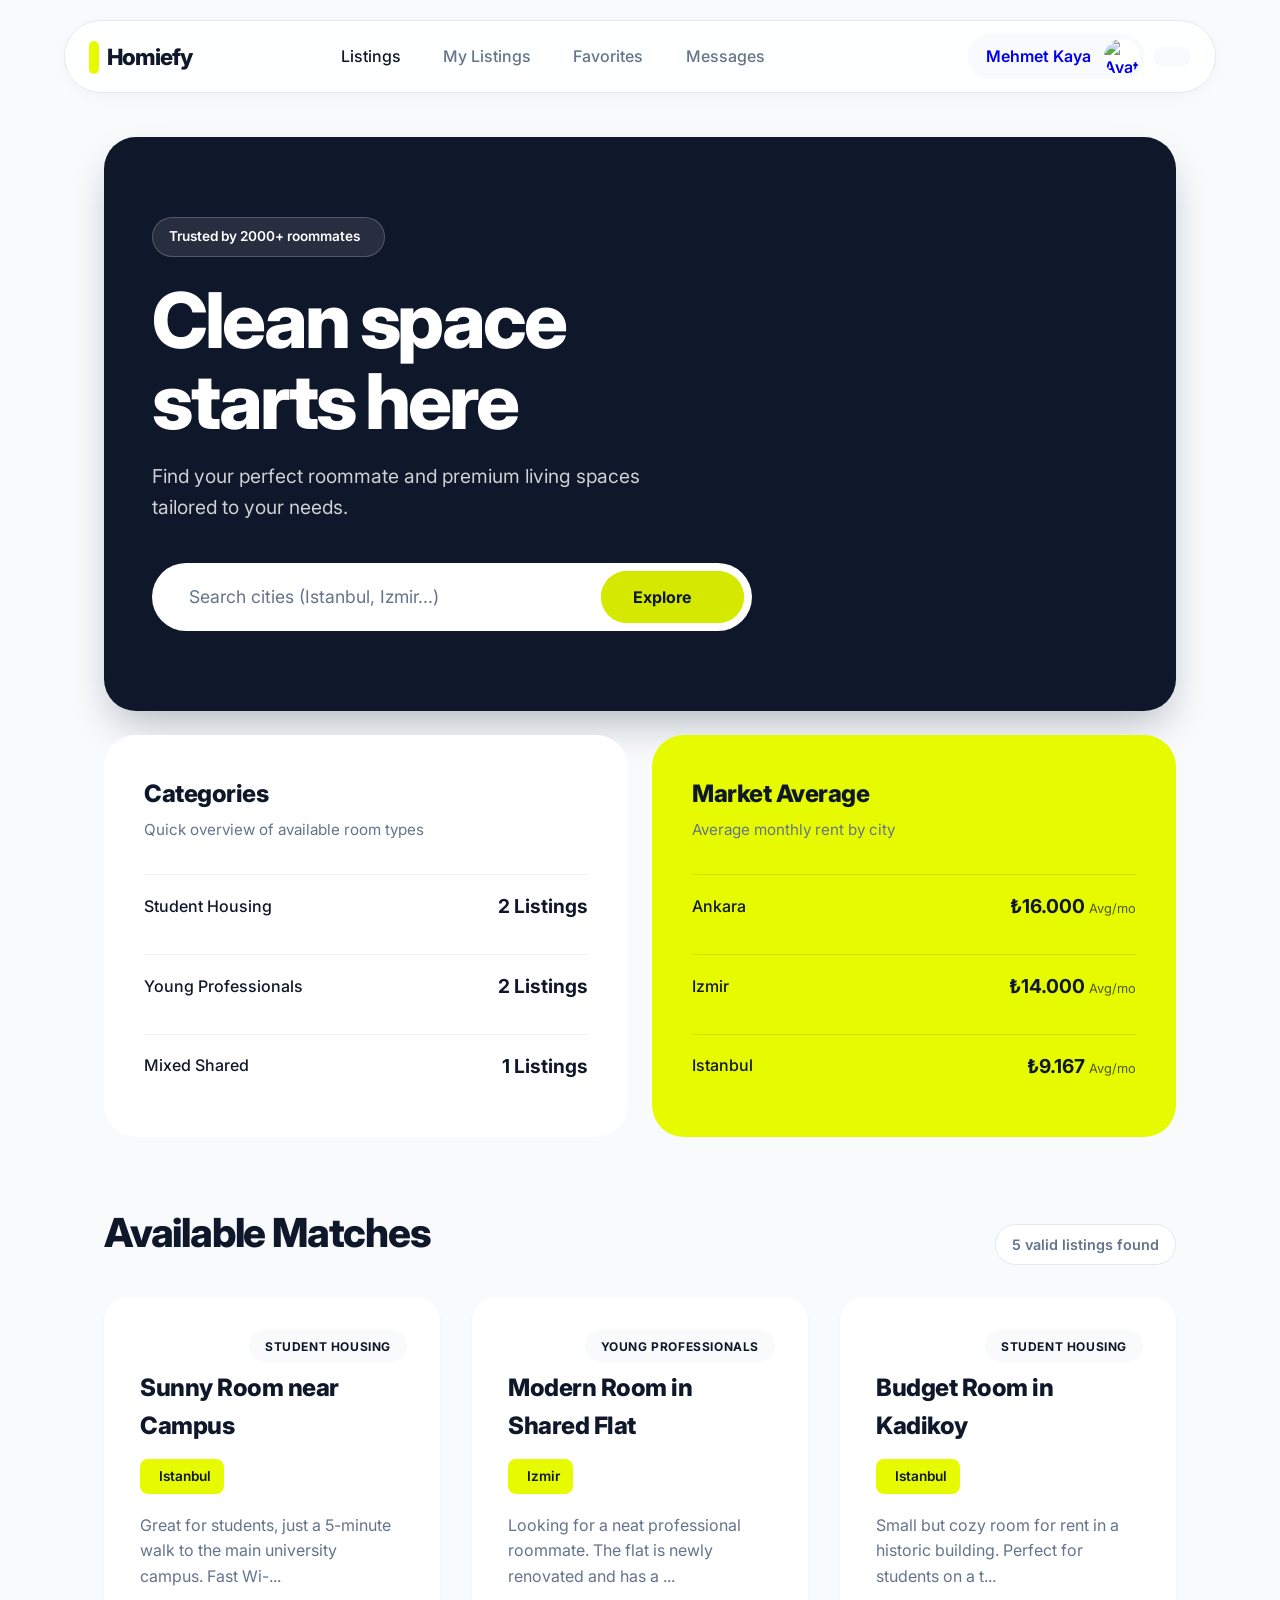
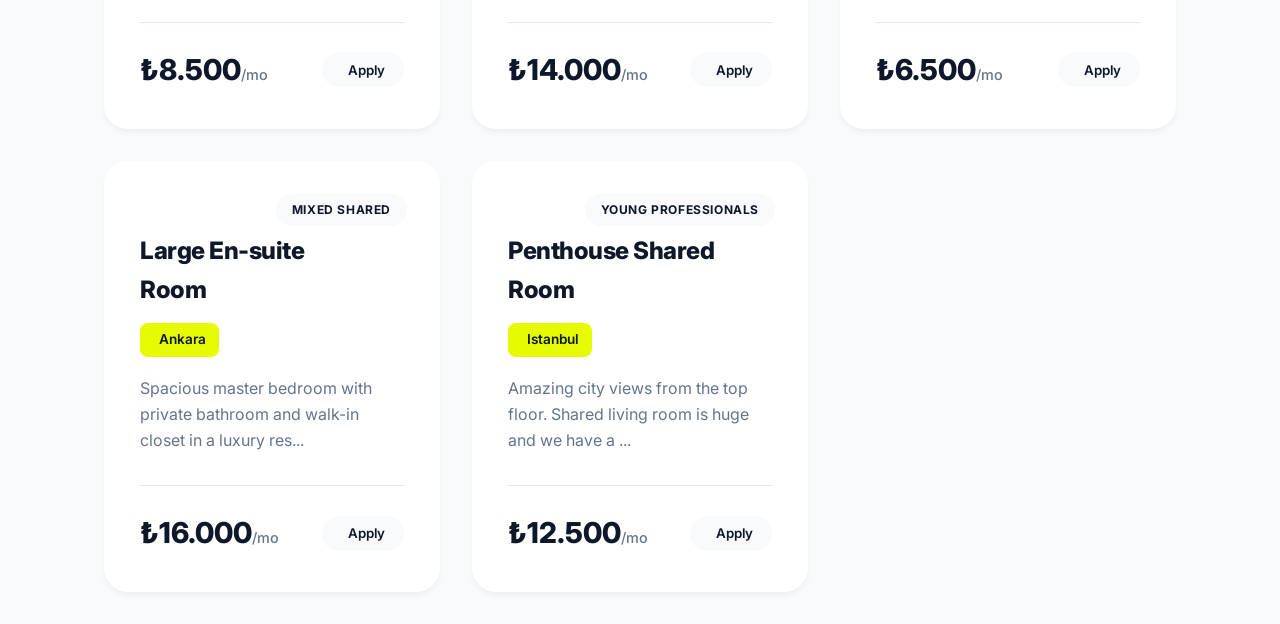
==== index.html @ 81a0223a "Initialize Homiefy project and implement dynamic functional features" ====
<!DOCTYPE html>
<html lang="en">

<head>
    <meta charset="UTF-8">
    <meta name="viewport" content="width=device-width, initial-scale=1.0">
    <title>Homiefy | Next-Gen Roommate Matching</title>
    <!-- Import Inter Font for modern Neative aesthetic -->
    <link rel="preconnect" href="https://fonts.googleapis.com">
    <link rel="preconnect" href="https://fonts.gstatic.com" crossorigin>
    <link href="https://fonts.googleapis.com/css2?family=Inter:wght@400;500;600;700;800&display=swap" rel="stylesheet">
    <link rel="stylesheet" href="styles.css">
    <script type="module" src="https://unpkg.com/ionicons@7.1.0/dist/ionicons/ionicons.esm.js"></script>
    <script nomodule src="https://unpkg.com/ionicons@7.1.0/dist/ionicons/ionicons.js"></script>
    <script>
        if (localStorage.getItem('theme') === 'dark') {
            document.documentElement.setAttribute('data-theme', 'dark');
        }
    </script>
</head>

<body>
    <!-- Navbar -->
    <nav class="navbar reveal">
        <div class="nav-container">
            <a href="index.html" class="logo">
                <div class="logo-icon"><ion-icon name="home"></ion-icon></div>
                <span>Homiefy</span>
            </a>
            <div class="nav-links">
                <a href="index.html" class="active">Listings</a>
                <a href="my-listings.html">My Listings</a>
                <a href="favorites.html">Favorites</a>
                <a href="messages.html">Messages</a>
            </div>
            <div class="nav-actions">
                <button id="themeToggle" class="theme-switch" aria-label="Toggle Theme">
                    <ion-icon name="sunny" class="sun-icon"></ion-icon>
                    <ion-icon name="moon" class="moon-icon"></ion-icon>
                </button>
                <a href="profile.html" class="user-profile" style="text-decoration: none;">
                    <span>John Doe</span>
                    <img src="https://api.dicebear.com/7.x/notionists/svg?seed=John" alt="Avatar" class="avatar">
                </a>
                <a href="login.html" class="view-apps-btn" style="text-decoration: none;">
                    <ion-icon name="log-out-outline"></ion-icon>
                </a>
            </div>
        </div>
    </nav>

    <main class="container">
        <!-- Hero Section -->
        <section class="hero-section">
            <div class="hero-main neative-dark border-radius-large reveal delay-1">
                <div class="hero-content">
                    <div class="badge-pill light">Trusted by 2000+ roommates <ion-icon name="arrow-forward-outline"></ion-icon></div>
                    <h1 class="ultra-title">Clean space<br>starts here</h1>
                    <p>Find your perfect roommate and premium living spaces tailored to your needs.</p>
                    <div class="search-bar">
                        <ion-icon name="search-outline"></ion-icon>
                        <input type="text" id="citySearch" placeholder="Search cities (Istanbul, Izmir...)">
                        <button class="btn-primary" id="searchBtn">
                            <span class="btn-text">Explore <ion-icon name="arrow-forward-outline"></ion-icon></span>
                            <div class="wave-bg"></div>
                        </button>
                    </div>
                </div>
            </div>

            <!-- Bento Stats -->
            <div class="bento-grid">
                <div class="bento-box bg-white border-radius-large stat-box reveal delay-2" id="categoryStatsCard">
                    <div class="bento-header">
                        <h3>Categories</h3>
                        <p class="subtitle">Quick overview of available room types</p>
                    </div>
                    <div id="categoryStats" class="stat-list"></div>
                </div>

                <div class="bento-box neative-accent border-radius-large stat-box reveal delay-3" id="priceStatsCard">
                    <div class="bento-header dark-text">
                        <h3>Market Average</h3>
                        <p class="subtitle">Average monthly rent by city</p>
                    </div>
                    <div id="priceStats" class="stat-list dark-text"></div>
                    <div class="accent-decoration">
                        <ion-icon name="trending-up-outline"></ion-icon>
                    </div>
                </div>
            </div>
        </section>

        <!-- Dynamic Listings Section -->
        <section class="listings-section">
            <div class="section-header reveal">
                <h2>Available Matches</h2>
                <div class="filter-chip" id="listingsCount">0 found</div>
            </div>
            <div class="listings-grid" id="listingsGrid">
                <!-- Cards injected here -->
            </div>
        </section>
    </main>

    <!-- Modal Applications -->
    <div class="modal" id="applicationModal">
        <div class="modal-content border-radius-large">
            <button class="close-btn" id="closeModal"><ion-icon name="close"></ion-icon></button>
            <h2 id="modalTitle" class="modal-title">Applications</h2>
            <div id="applicationsContainer" class="apps-list">
                <!-- Apps injected -->
            </div>
        </div>
    </div>

    <script src="app.js"></script>
</body>

</html>
---- styles.css ----
:root {
    --bg-color: #F8FAFC;
    --card-bg: #FFFFFF;
    --text-primary: #0F172A;
    --text-muted: #64748B;
    --accent: #E6FB00;
    --accent-hover: #D4E800;
    --border-color: #E2E8F0;
    --hero-bg: #0F172A;
    --hero-text: #FFFFFF;
    --navbar-bg: rgba(255, 255, 255, 0.85);
    --white: #FFFFFF;
    
    /* Neative specific radius */
    --radius-sm: 12px;
    --radius-md: 24px;
    --radius-lg: 32px;
    --radius-xl: 40px;
    --radius-pill: 9999px;
}

[data-theme="dark"] {
    --bg-color: #0A0F1A;
    --card-bg: #111A29;
    --text-primary: #F8FAFC;
    --text-muted: #94A3B8;
    --border-color: #1E2D40;
    --hero-bg: #111A29;
    --hero-text: #F8FAFC;
    --navbar-bg: rgba(17, 26, 41, 0.7);
}

* {
    margin: 0;
    padding: 0;
    box-sizing: border-box;
    font-family: 'Inter', sans-serif;
}

body {
    background-color: var(--bg-color);
    color: var(--text-primary);
    min-height: 100vh;
    overflow-x: hidden;
    line-height: 1.6;
    transition: background-color 0.4s ease, color 0.4s ease;
}

/* Utilities */
.border-radius-large { border-radius: var(--radius-lg); }
.bg-white { background-color: var(--card-bg); }
.neative-dark { background-color: var(--hero-bg); color: var(--hero-text); }
.neative-accent { background-color: var(--accent); color: #0F172A; }
.dark-text { color: #0F172A !important; }

/* Framer Dynamics: Premium Spring Reveal */
.reveal {
    opacity: 0;
    transform: translateY(50px) scale(0.95);
    filter: blur(8px);
    transition: opacity 0.8s ease-out, transform 1s cubic-bezier(0.175, 0.885, 0.32, 1.275), filter 0.8s ease-out;
}
.reveal.active {
    opacity: 1;
    transform: translateY(0) scale(1);
    filter: blur(0);
}
.delay-1 { transition-delay: 0.1s; }
.delay-2 { transition-delay: 0.2s; }
.delay-3 { transition-delay: 0.3s; }

/* Responsive Layout Utilities */
.grid-1-2 { grid-template-columns: 1fr 2.5fr; }
.grid-2-1 { grid-template-columns: 2.5fr 1fr; }
.nav-actions { display: flex; align-items: center; gap: 0.5rem; }
.messages-layout { flex: 1; display: flex; align-items: stretch; gap: 1rem; max-height: calc(100vh - 100px); padding-top: 1rem; padding-bottom: 1rem; }

/* Navbar - Floating Pill Style */
.navbar {
    position: sticky;
    top: 20px;
    z-index: 100;
    padding: 0 5%;
    margin-bottom: 2rem;
}

.nav-container {
    background-color: var(--navbar-bg);
    backdrop-filter: blur(12px);
    -webkit-backdrop-filter: blur(12px);
    display: flex;
    justify-content: space-between;
    align-items: center;
    padding: 0.8rem 1.5rem;
    border-radius: var(--radius-pill);
    box-shadow: 0 4px 20px -5px rgba(0, 0, 0, 0.05);
    border: 1px solid var(--border-color);
    max-width: 1200px;
    margin: 0 auto;
}

.logo {
    color: var(--text-primary);
    font-size: 1.4rem;
    font-weight: 800;
    text-decoration: none;
    display: flex;
    align-items: center;
    gap: 0.5rem;
    letter-spacing: -0.04em;
}
.logo-icon ion-icon {
    color: var(--text-primary);
    background: var(--accent);
    padding: 0.3rem;
    border-radius: 8px;
    font-size: 1.2rem;
}

.nav-links a {
    color: var(--text-muted);
    text-decoration: none;
    margin: 0 1.2rem;
    font-weight: 500;
    transition: color 0.2s;
}
.nav-links a:hover, .nav-links a.active {
    color: var(--text-primary);
}

.user-profile {
    display: flex;
    align-items: center;
    gap: 0.8rem;
    font-weight: 600;
    cursor: pointer;
    background: var(--bg-color);
    padding: 0.3rem 0.3rem 0.3rem 1.2rem;
    border-radius: var(--radius-pill);
    transition: background 0.2s;
}
.user-profile:hover {
    background: var(--border-color);
}
.avatar {
    width: 36px;
    height: 36px;
    border-radius: 50%;
    background: var(--card-bg);
}

/* Theme Switch */
.theme-switch {
    background: transparent;
    border: none;
    color: var(--text-primary);
    font-size: 1.4rem;
    cursor: pointer;
    width: 38px;
    height: 38px;
    border-radius: 50%;
    display: flex;
    align-items: center;
    justify-content: center;
    position: relative;
    overflow: hidden;
    transition: background 0.2s;
    margin-left: 0.5rem;
}
.theme-switch:hover {
    background: rgba(128, 128, 128, 0.1);
}
.theme-switch ion-icon {
    position: absolute;
    transition: transform 0.5s cubic-bezier(0.4, 0, 0.2, 1), opacity 0.5s;
}
.theme-switch .sun-icon {
    transform: rotate(0) scale(1);
    opacity: 1;
}
.theme-switch .moon-icon {
    transform: rotate(90deg) scale(0);
    opacity: 0;
}
[data-theme="dark"] .theme-switch .sun-icon {
    transform: rotate(-90deg) scale(0);
    opacity: 0;
}
[data-theme="dark"] .theme-switch .moon-icon {
    transform: rotate(0) scale(1);
    opacity: 1;
}

/* Container */
.container {
    max-width: 1200px;
    margin: 0 auto;
    padding: 2rem 5%;
}

/* Hero Section */
.hero-section {
    margin-bottom: 4rem;
}

.hero-main {
    padding: 5rem 3rem;
    position: relative;
    overflow: hidden;
    margin-bottom: 1.5rem;
    /* Soft Neative style glow behind hero */
    box-shadow: 0 20px 40px -10px rgba(14, 28, 44, 0.3);
}

.badge-pill {
    display: inline-flex;
    align-items: center;
    gap: 0.5rem;
    padding: 0.5rem 1rem;
    border-radius: var(--radius-pill);
    font-size: 0.85rem;
    font-weight: 600;
    margin-bottom: 1.5rem;
}
.badge-pill.light {
    background: rgba(255, 255, 255, 0.1);
    color: var(--hero-text);
    border: 1px solid rgba(255, 255, 255, 0.2);
}

.ultra-title {
    font-size: clamp(3rem, 6vw, 5.5rem);
    font-weight: 800;
    letter-spacing: -0.04em;
    line-height: 1.05;
    margin-bottom: 1.2rem;
}

.hero-main p {
    color: var(--hero-text);
    opacity: 0.8;
    font-size: 1.2rem;
    margin-bottom: 2.5rem;
    max-width: 500px;
}

.search-bar {
    display: flex;
    align-items: center;
    max-width: 600px;
    background: var(--card-bg);
    padding: 0.5rem 0.5rem 0.5rem 1.5rem;
    border-radius: var(--radius-pill);
    transition: transform 0.2s, box-shadow 0.2s, background-color 0.4s ease;
}
.search-bar:focus-within {
    box-shadow: 0 0 0 4px rgba(230, 251, 0, 0.3);
}
.search-bar ion-icon {
    font-size: 1.5rem;
    color: var(--text-muted);
    margin-right: 0.8rem;
}
.search-bar input {
    flex: 1;
    background: transparent;
    border: none;
    color: var(--text-primary);
    font-size: 1.1rem;
    outline: none;
}
.search-bar input::placeholder {
    color: var(--text-muted);
}
.btn-primary {
    display: inline-flex;
    align-items: center;
    gap: 0.5rem;
    background-color: var(--accent);
    color: var(--text-primary);
    border: none;
    padding: 1rem 2rem;
    border-radius: var(--radius-pill);
    font-weight: 700;
    font-size: 1rem;
    cursor: pointer;
    transition: transform 0.5s cubic-bezier(0.175, 0.885, 0.32, 1.275);
    position: relative;
    overflow: hidden;
    z-index: 1;
}
.btn-primary:hover {
    transform: scale(1.05) translateY(-2px);
}
.btn-primary .btn-text {
    position: relative;
    z-index: 2;
    display: flex;
    align-items: center;
    gap: 0.5rem;
}
.wave-bg {
    position: absolute;
    bottom: -150%;
    left: -50%;
    width: 200%;
    height: 300%;
    background-color: #D4E800; /* Darker accent for wave */
    border-radius: 40%;
    z-index: -1;
    transition: all 0.6s cubic-bezier(0.4, 0, 0.2, 1);
    transform: rotate(0);
}
.btn-primary:hover .wave-bg {
    bottom: -20%;
    transform: rotate(180deg);
}

/* Bento Grid Stats */
.bento-grid {
    display: grid;
    grid-template-columns: 1fr 1fr;
    gap: 1.5rem;
}
.stat-box {
    padding: 2.5rem;
    position: relative;
    overflow: hidden;
    transition: background-color 0.4s ease;
}
.bento-header h3 {
    font-size: 1.5rem;
    font-weight: 800;
    letter-spacing: -0.02em;
    margin-bottom: 0.3rem;
}
.subtitle {
    font-size: 0.95rem;
    color: var(--text-muted);
    margin-bottom: 2rem;
}
.stat-list {
    display: flex;
    flex-direction: column;
    gap: 1rem;
}
.stat-item {
    display: flex;
    justify-content: space-between;
    align-items: center;
    padding: 1rem 0;
    border-top: 1px solid rgba(0,0,0,0.05);
}
.neative-accent .stat-item {
    border-top: 1px solid rgba(0,0,0,0.1);
}
.stat-item span {
    font-weight: 500;
}
.stat-item strong {
    font-weight: 700;
    font-size: 1.2rem;
}
.accent-decoration {
    position: absolute;
    bottom: -20px;
    right: -20px;
    font-size: 12rem;
    color: rgba(0,0,0,0.05);
    pointer-events: none;
}

/* Listings Section */
.section-header {
    display: flex;
    justify-content: space-between;
    align-items: flex-end;
    margin-bottom: 2rem;
}
.section-header h2 {
    font-size: 2.5rem;
    font-weight: 800;
    letter-spacing: -0.03em;
}
.filter-chip {
    background: var(--card-bg);
    color: var(--text-muted);
    padding: 0.5rem 1rem;
    border-radius: var(--radius-pill);
    font-size: 0.9rem;
    font-weight: 600;
    border: 1px solid var(--border-color);
}

.listings-grid {
    display: grid;
    grid-template-columns: repeat(auto-fill, minmax(320px, 1fr));
    gap: 2rem;
}

.listing-card {
    background: var(--card-bg);
    border-radius: var(--radius-md);
    padding: 2.2rem;
    position: relative;
    display: flex;
    flex-direction: column;
    border: 1px solid transparent;
    box-shadow: 0 4px 6px -1px rgba(0, 0, 0, 0.05);
    transition: transform 0.5s cubic-bezier(0.175, 0.885, 0.32, 1.275), box-shadow 0.5s cubic-bezier(0.175, 0.885, 0.32, 1.275), border-color 0.3s, background-color 0.4s ease;
}
.listing-card:hover {
    transform: translateY(-8px) scale(1.02);
    box-shadow: 0 25px 40px -10px rgba(0,0,0,0.15);
    border-color: var(--accent); /* Thin neon border on hover - Neative style */
}

.category-badge {
    position: absolute;
    top: 2rem;
    right: 2rem;
    background: var(--bg-color);
    color: var(--text-primary);
    padding: 0.4rem 1rem;
    border-radius: var(--radius-pill);
    font-size: 0.75rem;
    font-weight: 700;
    text-transform: uppercase;
    letter-spacing: 0.05em;
}

.listing-card h3 {
    margin-top: 1rem;
    margin-bottom: 0.8rem;
    font-size: 1.5rem;
    font-weight: 800;
    letter-spacing: -0.02em;
    padding-right: 80px; /* Space for badge */
}
.card-location {
    display: inline-flex;
    align-items: center;
    gap: 0.4rem;
    color: var(--text-primary);
    background: var(--accent);
    padding: 0.4rem 0.8rem;
    border-radius: 8px;
    font-size: 0.85rem;
    font-weight: 600;
    margin-bottom: 1.2rem;
}
.listing-card p {
    color: var(--text-muted);
    font-size: 1rem;
    line-height: 1.6;
    margin-bottom: 2rem;
    flex-grow: 1;
}

.card-foot {
    display: flex;
    align-items: center;
    justify-content: space-between;
    margin-top: auto;
    padding-top: 1.5rem;
    border-top: 1px solid var(--border-color);
}

.card-price {
    font-size: 1.8rem;
    font-weight: 800;
    color: var(--text-primary);
}
.card-price span.month {
    font-size: 0.9rem;
    font-weight: 500;
    color: var(--text-muted);
}
.view-apps-btn {
    background: var(--bg-color);
    border: none;
    color: var(--text-primary);
    padding: 0.6rem 1.2rem;
    border-radius: var(--radius-pill);
    cursor: pointer;
    font-weight: 600;
    transition: all 0.2s;
    display: flex;
    align-items: center;
    gap: 0.4rem;
}
.view-apps-btn:hover {
    background: var(--dark-bg);
    color: var(--white);
}

/* Modal */
.modal {
    display: none;
    position: fixed;
    top: 0;
    left: 0;
    width: 100vw;
    height: 100vh;
    background: rgba(14, 28, 44, 0.6); /* Navy with opacity */
    backdrop-filter: blur(4px);
    z-index: 1000;
    align-items: center;
    justify-content: center;
}
.modal.visible {
    display: flex;
}
.modal-content {
    background: var(--card-bg);
    padding: 2.5rem;
    width: 90%;
    max-width: 550px;
    position: relative;
    border-radius: var(--radius-lg);
    box-shadow: 0 25px 50px -12px rgba(0, 0, 0, 0.3);
    transition: background-color 0.4s ease;
}
.close-btn {
    position: absolute;
    top: 1.5rem;
    right: 1.5rem;
    background: var(--bg-color);
    border: none;
    width: 40px;
    height: 40px;
    border-radius: 50%;
    display: flex;
    align-items: center;
    justify-content: center;
    font-size: 1.5rem;
    cursor: pointer;
    color: var(--text-muted);
    transition: background 0.2s, color 0.2s;
}
.close-btn:hover {
    background: var(--border-color);
    color: var(--text-primary);
}
.modal-title {
    font-size: 1.6rem;
    font-weight: 800;
    margin-bottom: 2rem;
    padding-right: 40px;
}
.app-item {
    padding: 1.2rem;
    margin-top: 1rem;
    background: var(--card-bg);
    border: 1px solid var(--border-color);
    border-radius: var(--radius-sm);
    transition: border-color 0.2s, background-color 0.4s ease;
}
.app-item:hover {
    border-color: var(--accent);
}
.app-item strong {
    color: var(--text-primary);
    font-size: 1.1rem;
    font-weight: 700;
}
.status-badge {
    display: inline-block;
    padding: 0.3rem 0.8rem;
    border-radius: var(--radius-pill);
    font-size: 0.75rem;
    font-weight: 700;
    text-transform: uppercase;
    letter-spacing: 0.05em;
}
.status-pending { background: #FEF3C7; color: #D97706; }
.status-accepted { background: #D1FAE5; color: #059669; }
.status-rejected { background: #FEE2E2; color: #DC2626; }

/* Responsive */
@media (max-width: 768px) {
    .bento-grid {
        grid-template-columns: 1fr !important; /* Force override utility classes */
    }
    .grid-1-2, .grid-2-1 {
        grid-template-columns: 1fr !important; /* Force override */
    }
    .messages-layout {
        flex-direction: column;
        height: auto;
        max-height: none;
    }
    .hero-main {
        padding: 3rem 1.5rem;
    }
    .ultra-title {
        font-size: 2.5rem;
    }
    .search-bar {
        flex-direction: column;
        background: transparent;
        padding: 0;
        gap: 0.5rem;
    }
    .search-bar input {
        width: 100%;
        background: var(--card-bg);
        padding: 1rem;
        border-radius: var(--radius-md);
    }
    .search-bar ion-icon {
        display: none;
    }
    .btn-primary {
        width: 100%;
        justify-content: center;
    }
}
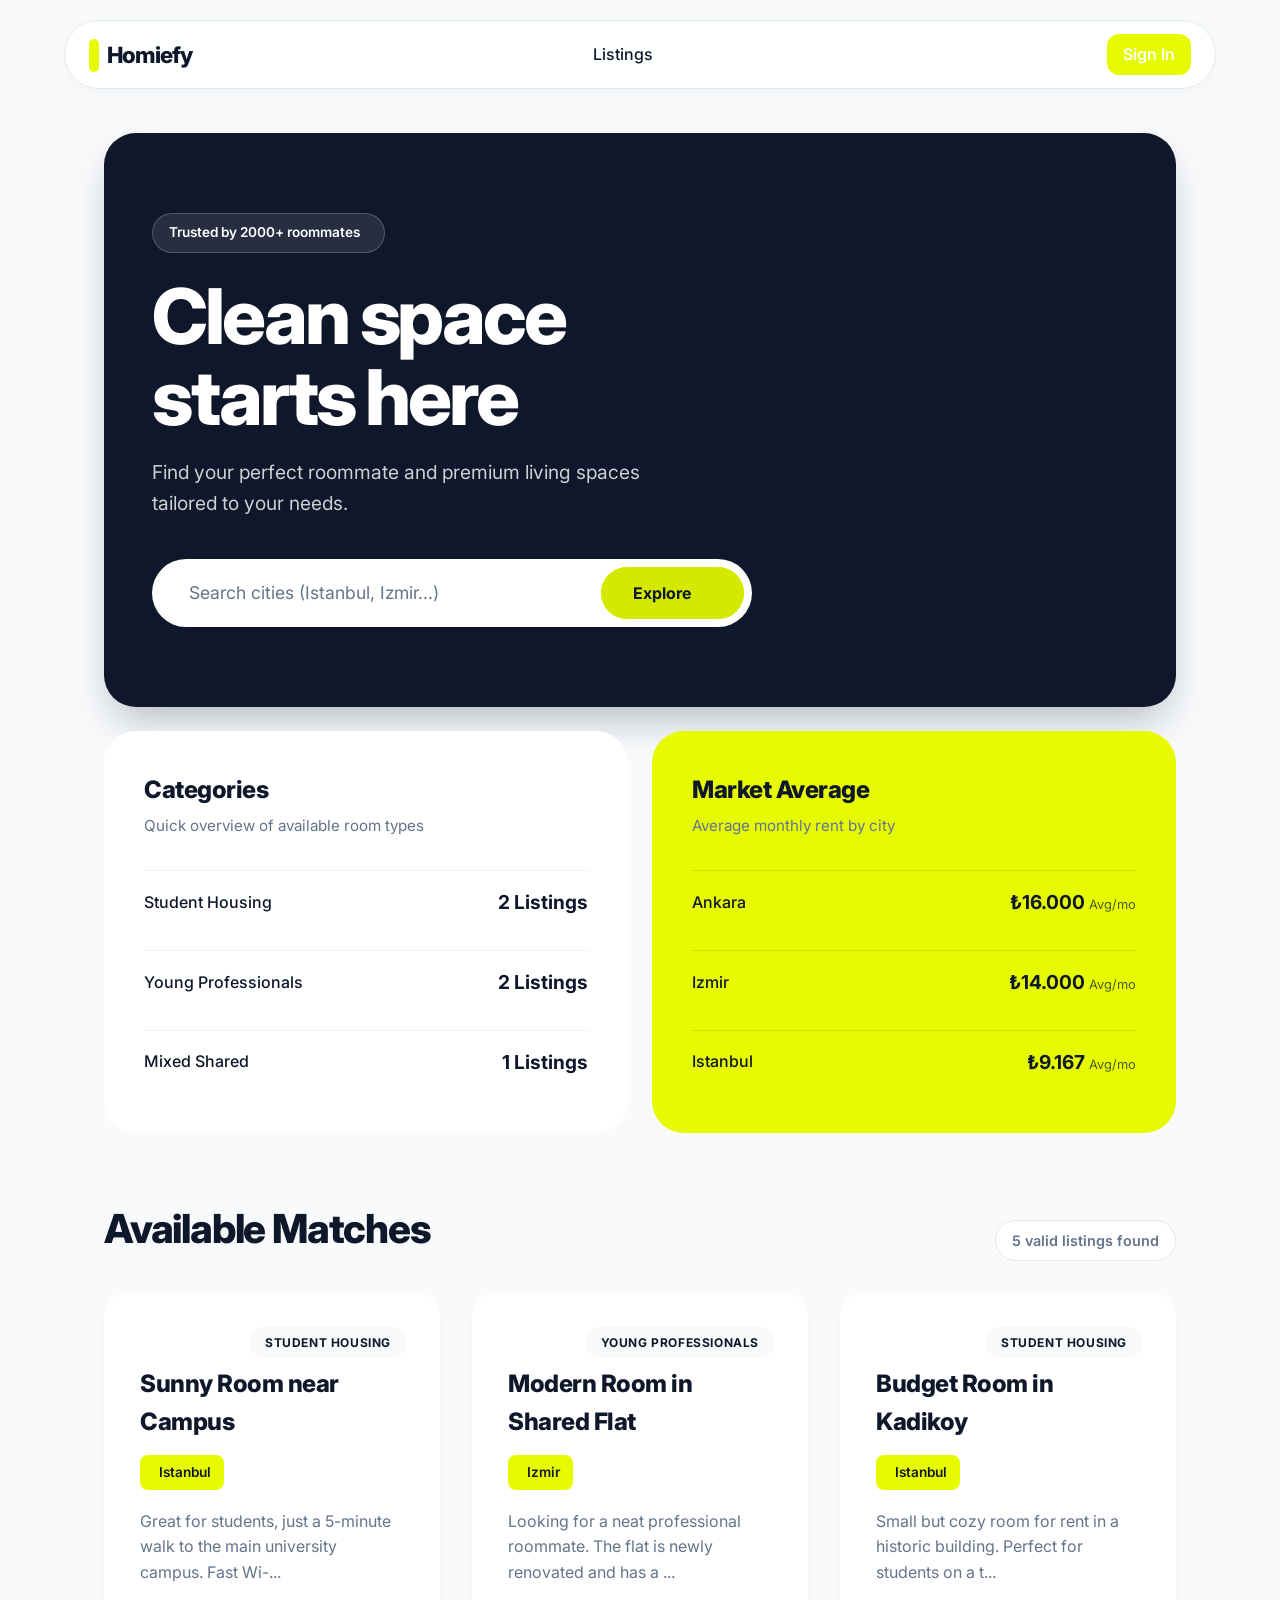
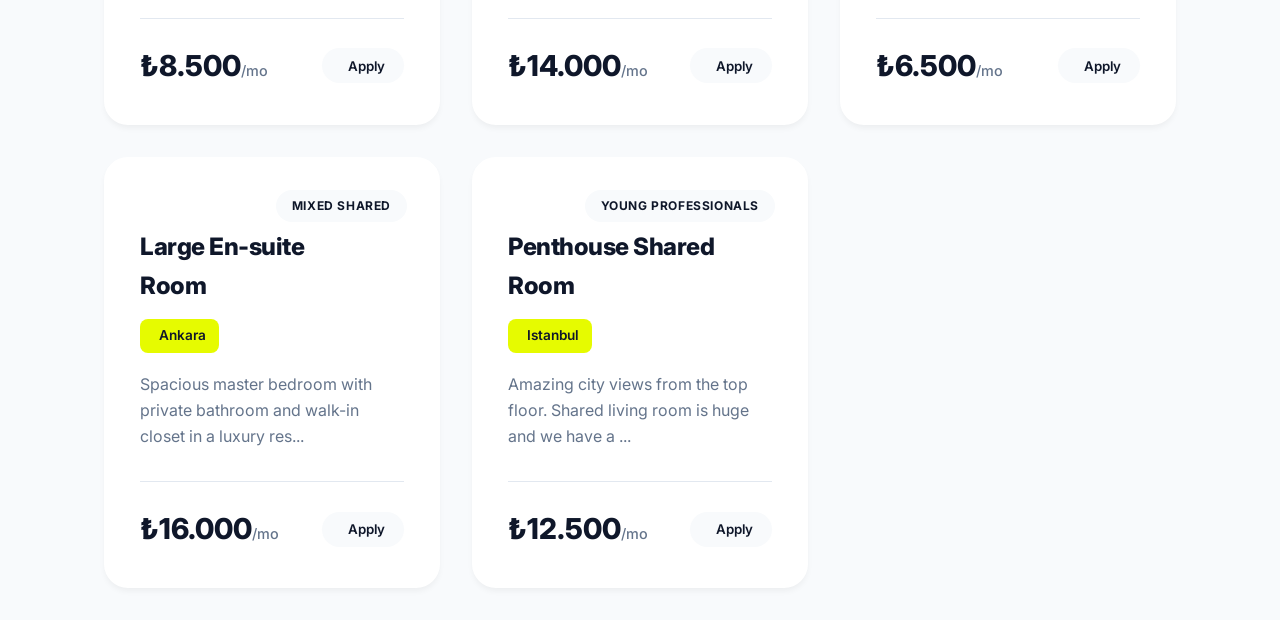
==== commit b3341e0c: "refactor: rename My Listings page to My Applications and update UI to display user application statu" ====
--- a/index.html
+++ b/index.html
@@ -29,7 +29,7 @@
             </a>
             <div class="nav-links">
                 <a href="index.html" class="active">Listings</a>
-                <a href="my-listings.html">My Listings</a>
+                <a href="my-listings.html">My Applications</a>
                 <a href="favorites.html">Favorites</a>
                 <a href="messages.html">Messages</a>
             </div>
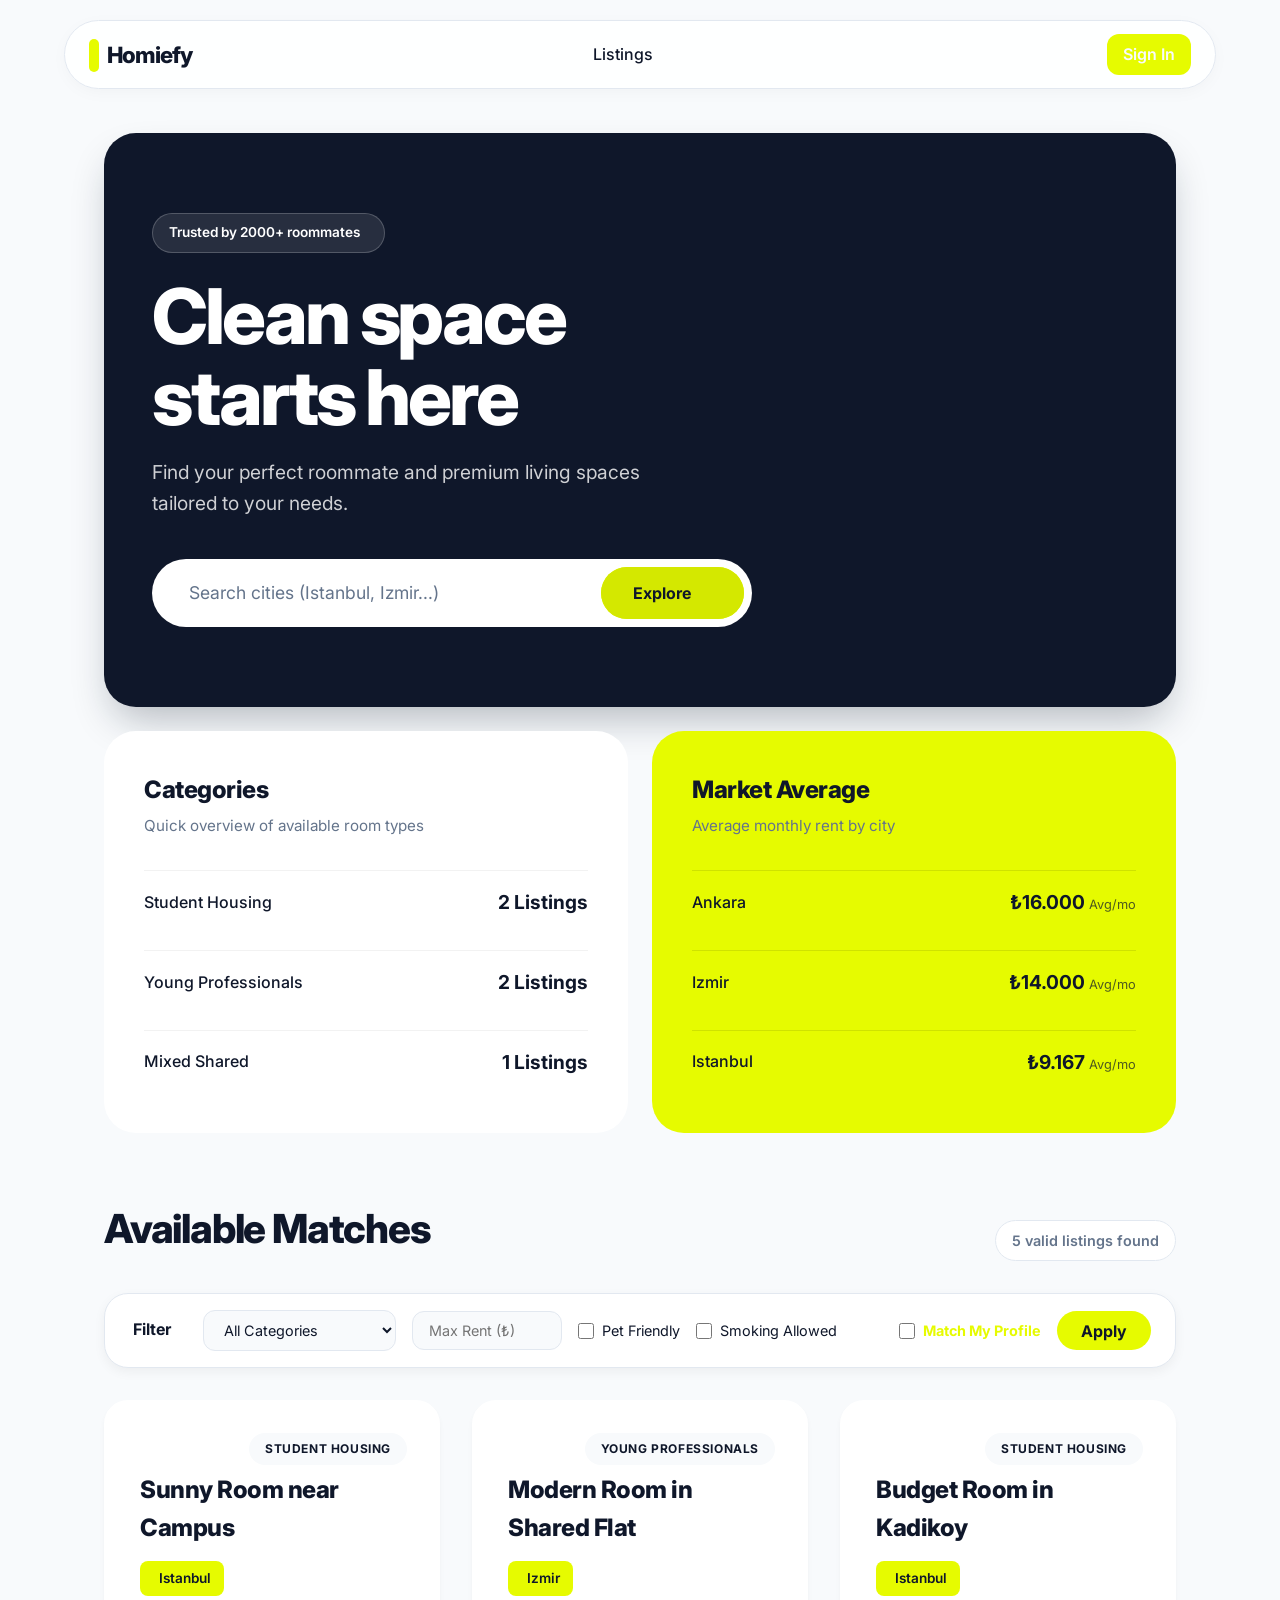
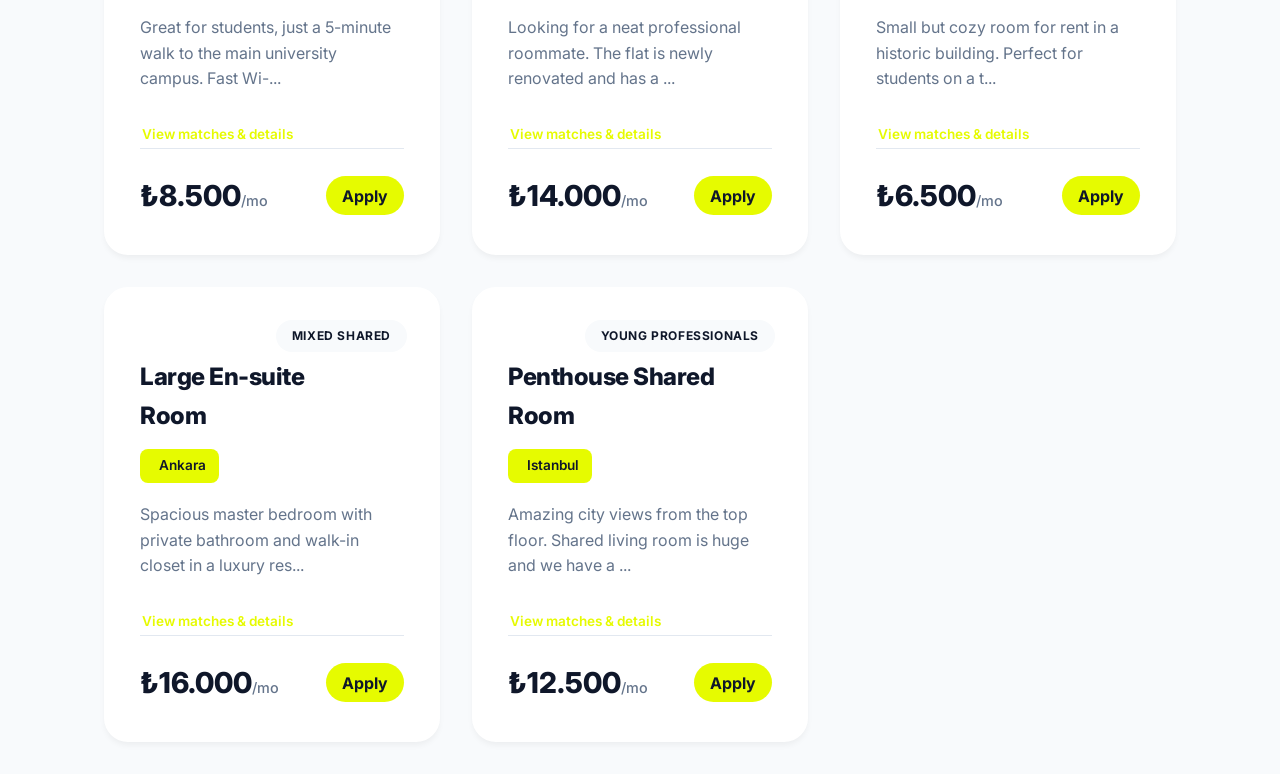
==== commit 28bfb035: "feat: add listing filter bar and detailed view modal to UI and update data schema" ====
--- a/index.html
+++ b/index.html
@@ -97,6 +97,38 @@
                 <h2>Available Matches</h2>
                 <div class="filter-chip" id="listingsCount">0 found</div>
             </div>
+            
+            <!-- Filters Bar -->
+            <div class="reveal delay-1" style="display: flex; flex-wrap: wrap; gap: 1rem; align-items: center; margin-bottom: 2rem; background: var(--card-bg); padding: 1rem 1.5rem; border-radius: var(--radius-md); border: 1px solid var(--border-color); box-shadow: 0 4px 12px rgba(0,0,0,0.05);">
+                <div style="font-weight: 700; color: var(--text-primary); margin-right: 1rem;"><ion-icon name="options-outline" style="vertical-align:-2px; margin-right:4px;"></ion-icon> Filter</div>
+                
+                <select id="filterCategory" style="padding: 0.6rem 1rem; border-radius: var(--radius-sm); border: 1px solid var(--border-color); background: var(--bg-color); color: var(--text-primary); font-size: 0.9rem; outline: none; min-width: 150px;">
+                    <option value="All">All Categories</option>
+                    <option value="1">Student Housing</option>
+                    <option value="2">Young Professionals</option>
+                    <option value="3">Mixed Shared</option>
+                </select>
+
+                <input type="number" id="filterRent" placeholder="Max Rent (₺)" style="padding: 0.6rem 1rem; border-radius: var(--radius-sm); border: 1px solid var(--border-color); background: var(--bg-color); color: var(--text-primary); font-size: 0.9rem; outline: none; width: 150px;">
+                
+                <label style="display: flex; align-items: center; gap: 0.5rem; font-size: 0.9rem; color: var(--text-primary); cursor: pointer; user-select: none;">
+                    <input type="checkbox" id="filterPets" style="width: 16px; height: 16px;"> Pet Friendly
+                </label>
+
+                <label style="display: flex; align-items: center; gap: 0.5rem; font-size: 0.9rem; color: var(--text-primary); cursor: pointer; user-select: none;">
+                    <input type="checkbox" id="filterSmoking" style="width: 16px; height: 16px;"> Smoking Allowed
+                </label>
+
+                <label style="display: flex; align-items: center; gap: 0.5rem; font-size: 0.9rem; color: var(--text-primary); cursor: pointer; user-select: none; margin-left: auto;">
+                    <input type="checkbox" id="filterMatchOnly" style="accent-color: var(--accent); width: 16px; height: 16px;">
+                    <b style="color:var(--accent);">Match My Profile</b>
+                </label>
+                
+                <button id="applyFiltersBtn" class="btn-primary" style="padding: 0.6rem 1.5rem;">
+                    <span class="btn-text">Apply</span>
+                </button>
+            </div>
+
             <div class="listings-grid" id="listingsGrid">
                 <!-- Cards injected here -->
             </div>
@@ -114,6 +146,72 @@
         </div>
     </div>
 
+    <!-- Modal Listing Details -->
+    <div class="modal" id="listingDetailModal">
+        <div class="modal-content border-radius-large" style="max-width: 600px; max-height: 85vh; overflow-y: auto;">
+            <button class="close-btn" id="closeDetailModal" onclick="document.getElementById('listingDetailModal').classList.remove('visible')"><ion-icon name="close"></ion-icon></button>
+            
+            <!-- Hero Image / Room Info -->
+            <div style="background: var(--card-bg); border-radius: var(--radius-md); padding: 1.5rem; margin-top: 1rem; border: 1px dashed var(--border-color);">
+                <div style="display: flex; justify-content: space-between; align-items: flex-start; margin-bottom: 1rem;">
+                    <div>
+                        <span id="detailCategory" class="category-badge" style="position: static; margin-bottom: 0.5rem; display: inline-block;">Category</span>
+                        <h2 id="detailTitle" style="font-size: 1.5rem; font-weight: 800; color: var(--text-primary); margin-top: 0.5rem;">Room Title</h2>
+                        <div id="detailLocation" class="card-location" style="margin-top: 0.4rem; font-size: 0.95rem;">
+                            <ion-icon name="location"></ion-icon> City
+                        </div>
+                    </div>
+                    <div id="detailPrice" style="font-size: 1.4rem; font-weight: 800; color: var(--text-primary);">
+                        ₺0<span class="month" style="font-size: 0.9rem; font-weight: 500; opacity: 0.7;">/mo</span>
+                    </div>
+                </div>
+                <p id="detailDesc" style="color: var(--text-muted); font-size: 0.95rem; line-height: 1.6; margin-bottom: 1.5rem; word-break: break-word;">Description goes here...</p>
+                <div style="display: flex; gap: 1rem;">
+                    <div class="badge-pill light" id="detailSize"><ion-icon name="expand-outline"></ion-icon> <span>0 m²</span></div>
+                    <div class="badge-pill light" id="detailFurnished"><ion-icon name="bed-outline"></ion-icon> <span>Furnished</span></div>
+                </div>
+            </div>
+
+            <div style="display: grid; grid-template-columns: 1fr; gap: 1.5rem; margin-top: 1.5rem;">
+                
+                <!-- Roommate Profile Section -->
+                <div>
+                    <h3 style="font-size: 1.1rem; font-weight: 700; margin-bottom: 1rem; color: var(--text-primary);">The Roommate</h3>
+                    <div style="display: flex; align-items: flex-start; gap: 1rem; padding: 1rem; background: var(--bg-color); border-radius: var(--radius-sm); border: 1px solid var(--border-color);">
+                        <img id="detailHostAvatar" src="" alt="Avatar" style="width: 50px; height: 50px; border-radius: 50%; object-fit: cover;">
+                        <div style="flex: 1;">
+                            <strong id="detailHostName" style="color: var(--text-primary); font-size: 1.1rem; display: block;">Name</strong>
+                            <div id="detailHostBio" style="color: var(--text-muted); font-size: 0.85rem; margin-top: 0.3rem;">Bio</div>
+                            <div style="display: flex; flex-wrap: wrap; gap: 0.5rem; margin-top: 0.8rem;">
+                                <span class="status-badge" style="background:var(--accent); color:#0F172A;" id="detailHostAgeGender">Age | Gender</span>
+                                <span class="status-badge status-accepted" id="detailHostJob">Occupation</span>
+                                <span class="status-badge" style="background:var(--card-bg); border:1px solid var(--border-color); color:var(--text-primary);" id="detailHostCleanliness">Cleanliness: 5/5</span>
+                            </div>
+                        </div>
+                    </div>
+                </div>
+
+                <!-- Preferences Section -->
+                <div>
+                    <h3 style="font-size: 1.1rem; font-weight: 700; margin-bottom: 1rem; color: var(--text-primary);">Looking For (Preferences)</h3>
+                    <div style="display: grid; grid-template-columns: 1fr 1fr; gap: 0.8rem;" id="detailPreferencesGrid">
+                        <!-- Populated dynamically -->
+                    </div>
+                </div>
+            </div>
+            
+            <div style="margin-top: 2rem; display: flex; gap: 1rem;">
+                 <button class="view-apps-btn" onclick="document.getElementById('listingDetailModal').classList.remove('visible')" style="flex: 1; justify-content: center; background: var(--card-bg); border: 1px solid var(--border-color); color: var(--text-primary);">
+                     Close
+                 </button>
+                 <button class="btn-primary" id="detailApplyBtn" style="flex: 2; justify-content: center;">
+                    <span class="btn-text">Apply Now <ion-icon name="paper-plane-outline"></ion-icon></span>
+                    <div class="wave-bg"></div>
+                 </button>
+            </div>
+        </div>
+    </div>
+
     <script src="app.js"></script>
 </body>
 
